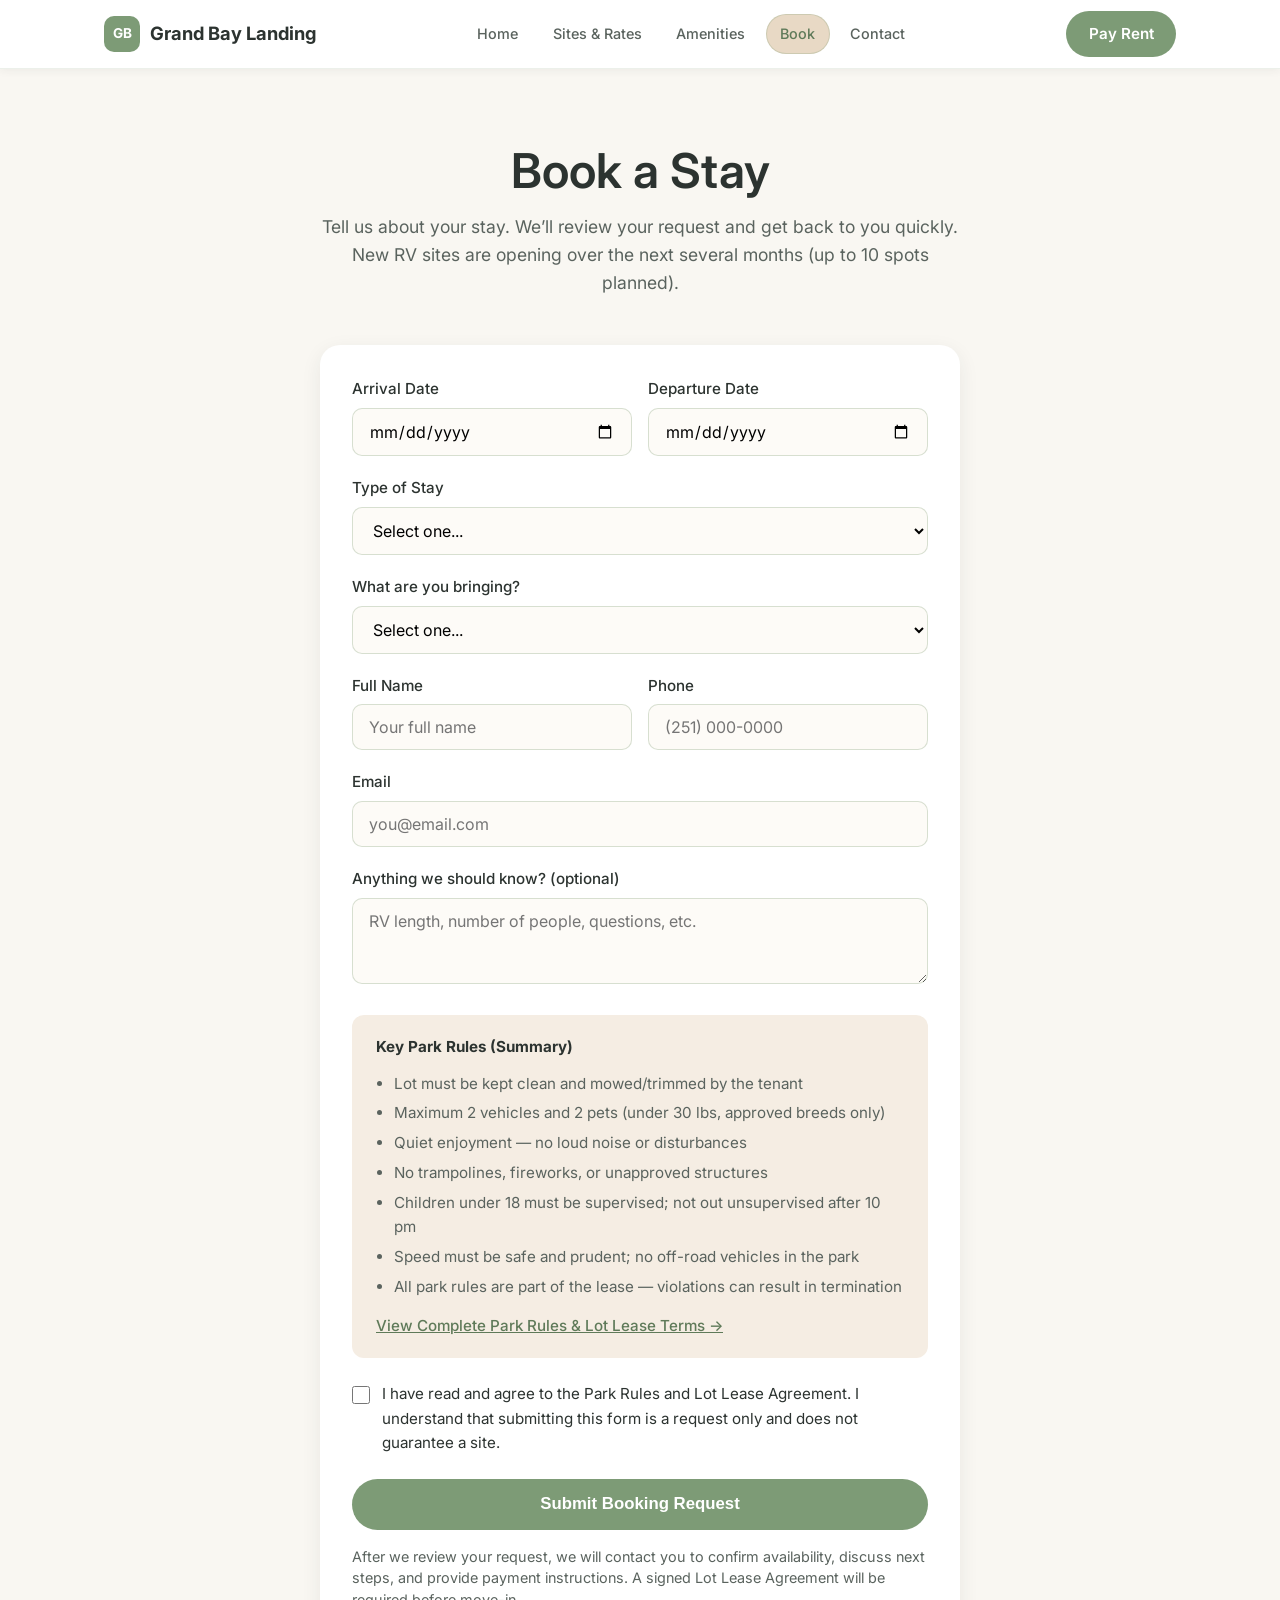
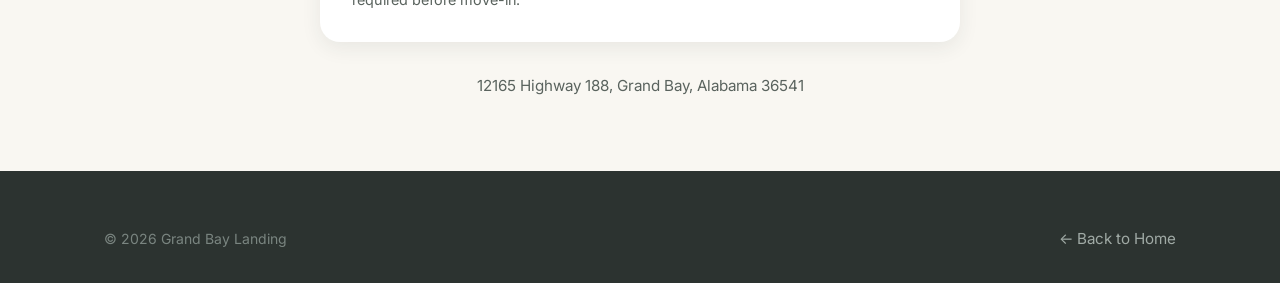
==== gbl-rvs-listings/book.html @ 5a5ab03f "Add files via upload" ====
<!DOCTYPE html>
<html lang="en">
<head>
  <meta charset="UTF-8">
  <meta name="viewport" content="width=device-width, initial-scale=1.0">
  <title>Book a Stay | Grand Bay Landing</title>
  <link href="https://fonts.googleapis.com/css2?family=Inter:wght@400;500;600;700&display=swap" rel="stylesheet">
  <link rel="stylesheet" href="styles.css">
  <style>
    .form-card {
      background: var(--white);
      border-radius: var(--radius-lg);
      padding: 2rem;
      box-shadow: var(--shadow-md);
      max-width: 640px;
      margin: 0 auto;
    }
    .form-group {
      margin-bottom: 1.25rem;
    }
    .form-group label {
      display: block;
      font-weight: 500;
      margin-bottom: 0.4rem;
      color: var(--charcoal);
      font-size: 0.95rem;
    }
    .form-group input,
    .form-group select,
    .form-group textarea {
      width: 100%;
      padding: 0.75rem 1rem;
      border: 1px solid rgba(125, 155, 118, 0.3);
      border-radius: 10px;
      font-size: 1rem;
      font-family: inherit;
      background: var(--cream);
      transition: var(--transition);
    }
    .form-group input:focus,
    .form-group select:focus,
    .form-group textarea:focus {
      outline: none;
      border-color: var(--sage);
      box-shadow: 0 0 0 3px rgba(125, 155, 118, 0.15);
    }
    .form-row {
      display: grid;
      grid-template-columns: 1fr 1fr;
      gap: 1rem;
    }
    @media (max-width: 600px) {
      .form-row { grid-template-columns: 1fr; }
    }
    .rules-summary {
      background: var(--sand-light);
      border-radius: 12px;
      padding: 1.25rem 1.5rem;
      margin: 1.5rem 0;
      font-size: 0.95rem;
    }
    .rules-summary ul {
      margin: 0.75rem 0 0 1.1rem;
      list-style: disc;
      color: var(--text-muted);
    }
    .rules-summary li {
      margin-bottom: 0.35rem;
    }
    .agree-box {
      display: flex;
      gap: 0.75rem;
      align-items: flex-start;
      margin: 1.5rem 0;
      font-size: 0.95rem;
    }
    .agree-box input {
      margin-top: 0.25rem;
      width: 18px;
      height: 18px;
      flex-shrink: 0;
    }
    .note {
      font-size: 0.9rem;
      color: var(--text-muted);
      margin-top: 1rem;
      line-height: 1.5;
    }
  </style>
</head>
<body>
  <header class="header">
    <div class="container header-inner">
      <a href="index.html" class="logo"><div class="logo-mark">GB</div>Grand Bay Landing</a>
      <nav class="nav">
        <a href="index.html">Home</a>
        <a href="sites.html">Sites & Rates</a>
        <a href="amenities.html">Amenities</a>
        <a href="book.html" class="active">Book</a>
        <a href="contact.html">Contact</a>
      </nav>

      <div class="header-cta">
        <a href="https://tenants.propertymanagercloud.com/home/login?ReturnUrl=%2f" class="btn btn-primary" target="_blank" rel="noopener">Pay Rent</a>
      </div>
      <button class="menu-toggle" aria-label="Open menu">☰</button>
    </div>
  </header>

  <section class="section">
    <div class="container">
      <div class="section-header">
        <h1>Book a Stay</h1>
        <p>Tell us about your stay. We’ll review your request and get back to you quickly. New RV sites are opening over the next several months (up to 10 spots planned).</p>
      </div>

      <div class="form-card">
        <div id="form-success" style="display:none; text-align:center; padding:2rem 1rem;">
          <h3 style="color:var(--sage-dark); margin-bottom:0.75rem;">Thank you!</h3>
          <p style="color:var(--text-muted); margin-bottom:0.75rem;">Your booking request has been received. We will contact you soon to confirm availability and next steps.</p>
          <p style="color:var(--text-muted); margin-bottom:1.5rem; font-size:0.95rem;">If you do not receive a confirmation email within a few minutes, please check your spam or junk folder.</p>
          <button type="button" class="btn btn-primary" onclick="document.getElementById('form-success').style.display='none'; document.getElementById('booking-form').style.display='block';">Submit another request</button>
        </div>
        <form id="booking-form" action="/book.html" name="booking" netlify method="POST">
          
          <div class="form-row">
            <div class="form-group">
              <label for="arrival">Arrival Date</label>
              <input type="date" id="arrival" name="arrival" required>
            </div>
            <div class="form-group">
              <label for="departure">Departure Date</label>
              <input type="date" id="departure" name="departure" required>
            </div>
          </div>

          <div class="form-group">
            <label for="stay-type">Type of Stay</label>
            <select id="stay-type" name="stay-type" required>
              <option value="">Select one...</option>
              <option value="nightly">Nightly</option>
              <option value="weekly">Weekly</option>
              <option value="monthly">Monthly / Long-term</option>
              <option value="lease-to-own">Lease-to-Own Camper</option>
            </select>
          </div>

          <div class="form-group">
            <label for="rv-type">What are you bringing?</label>
            <select id="rv-type" name="rv-type" required>
              <option value="">Select one...</option>
              <option value="own-rv">My own RV / Camper</option>
              <option value="lease-to-own">Interested in Lease-to-Own</option>
              <option value="unsure">Not sure yet</option>
            </select>
          </div>

          <div class="form-row">
            <div class="form-group">
              <label for="name">Full Name</label>
              <input type="text" id="name" name="name" required placeholder="Your full name">
            </div>
            <div class="form-group">
              <label for="phone">Phone</label>
              <input type="tel" id="phone" name="phone" required placeholder="(251) 000-0000">
            </div>
          </div>

          <div class="form-group">
            <label for="email">Email</label>
            <input type="email" id="email" name="email" required placeholder="you@email.com">
          </div>

          <div class="form-group">
            <label for="message">Anything we should know? (optional)</label>
            <textarea id="message" name="message" rows="3" placeholder="RV length, number of people, questions, etc."></textarea>
          </div>

          <!-- Rules Summary -->
          <div class="rules-summary">
            <strong style="color:var(--charcoal);">Key Park Rules (Summary)</strong>
            <ul>
              <li>Lot must be kept clean and mowed/trimmed by the tenant</li>
              <li>Maximum 2 vehicles and 2 pets (under 30 lbs, approved breeds only)</li>
              <li>Quiet enjoyment — no loud noise or disturbances</li>
              <li>No trampolines, fireworks, or unapproved structures</li>
              <li>Children under 18 must be supervised; not out unsupervised after 10 pm</li>
              <li>Speed must be safe and prudent; no off-road vehicles in the park</li>
              <li>All park rules are part of the lease — violations can result in termination</li>
            </ul>
            <p style="margin-top:0.9rem; margin-bottom:0;">
              <a href="rules.html" style="color:var(--sage-dark); font-weight:500; text-decoration:underline;">View Complete Park Rules & Lot Lease Terms →</a>
            </p>
          </div>

          <div class="agree-box">
            <input type="checkbox" id="agree" name="agree" required>
            <label for="agree">I have read and agree to the Park Rules and Lot Lease Agreement. I understand that submitting this form is a request only and does not guarantee a site.</label>
          </div>

          <button type="submit" class="btn btn-primary btn-lg" style="width:100%;">Submit Booking Request</button>

          <p class="note">
            After we review your request, we will contact you to confirm availability, discuss next steps, and provide payment instructions. A signed Lot Lease Agreement will be required before move-in.
          </p>
        </form>
      </div>

      <p style="text-align:center; margin-top:2rem; color:var(--text-muted); font-size:0.95rem;">
        12165 Highway 188, Grand Bay, Alabama 36541
      </p>
    </div>
  </section>

  <footer class="footer">
    <div class="container">
      <div class="footer-bottom" style="border:none; padding-top:0;">
        <span>© 2026 Grand Bay Landing</span>
        <a href="index.html" style="color:#a0aaa5;">← Back to Home</a>
      </div>
    </div>
  </footer>
  <script src="script.js"></script>
  <script>
    const bookingForm = document.getElementById('booking-form');
    if (bookingForm) {
      bookingForm.addEventListener('submit', async function(e) {
        e.preventDefault();
        const form = e.target;
        const data = new FormData(form);
        try {
          const response = await fetch(form.action, {
            method: form.method,
            body: data,
            headers: { 'Accept': 'application/json' }
          });
          if (response.ok) {
            form.reset();
            form.style.display = 'none';
            document.getElementById('form-success').style.display = 'block';
          } else {
            alert('Something went wrong. Please try again or email us directly.');
          }
        } catch (err) {
          alert('Something went wrong. Please try again or email us directly.');
        }
      });
    }
  </script>

  <script>
    document.getElementById('email')?.addEventListener('input', function() {
      document.getElementById('replyto').value = this.value;
    });
  </script>
</body>
</html>
---- gbl-rvs-listings/styles.css ----
/* Grand Bay Landing - Coastal Calm Design System */
:root {
  --sage: #7D9B76;
  --sage-dark: #5F7A59;
  --sage-light: #A8C1A3;
  --sand: #E8D9C5;
  --sand-light: #F5EDE3;
  --blue-gray: #8FA3B0;
  --blue-gray-light: #B8C5CE;
  --off-white: #F9F7F2;
  --cream: #FDFBF7;
  --charcoal: #2C3330;
  --text-muted: #5A635E;
  --white: #FFFFFF;
  --shadow-sm: 0 2px 8px rgba(44, 51, 48, 0.06);
  --shadow-md: 0 6px 20px rgba(44, 51, 48, 0.08);
  --shadow-lg: 0 12px 40px rgba(44, 51, 48, 0.10);
  --radius: 12px;
  --radius-lg: 20px;
  --transition: all 0.25s ease;
}

*, *::before, *::after {
  box-sizing: border-box;
  margin: 0;
  padding: 0;
}

html {
  scroll-behavior: smooth;
}

body {
  font-family: 'Inter', system-ui, -apple-system, BlinkMacSystemFont, 'Segoe UI', Roboto, sans-serif;
  background-color: var(--off-white);
  color: var(--charcoal);
  line-height: 1.6;
  font-size: 16px;
  -webkit-font-smoothing: antialiased;
}

img {
  max-width: 100%;
  height: auto;
  display: block;
}

a {
  color: inherit;
  text-decoration: none;
}

ul {
  list-style: none;
}

h1, h2, h3, h4 {
  font-weight: 600;
  line-height: 1.25;
  color: var(--charcoal);
}

h1 { font-size: clamp(2rem, 5vw, 3rem); }
h2 { font-size: clamp(1.6rem, 4vw, 2.25rem); }
h3 { font-size: 1.35rem; }

p {
  color: var(--text-muted);
}

.container {
  width: 100%;
  max-width: 1120px;
  margin: 0 auto;
  padding: 0 1.5rem;
}

.section {
  padding: 4.5rem 0;
}

.section-header {
  text-align: center;
  max-width: 640px;
  margin: 0 auto 3rem;
}

.section-header p {
  margin-top: 0.75rem;
  font-size: 1.1rem;
}

/* Header */
.header {
  background: var(--white);
  border-bottom: 1px solid rgba(125, 155, 118, 0.15);
  position: sticky;
  top: 0;
  z-index: 100;
  box-shadow: var(--shadow-sm);
}

.header-inner {
  display: flex;
  align-items: center;
  justify-content: space-between;
  height: 72px;
}

.logo {
  display: flex;
  align-items: center;
  gap: 0.65rem;
  font-weight: 700;
  font-size: 1.25rem;
  color: var(--sage-dark);
}

.logo-mark {
  width: 36px;
  height: 36px;
  background: linear-gradient(135deg, var(--sage), var(--sage-dark));
  border-radius: 10px;
  display: flex;
  align-items: center;
  justify-content: center;
  color: white;
  font-size: 1.1rem;
  font-weight: 700;
}

.nav {
  display: flex;
  align-items: center;
  gap: 2rem;
}

.nav a {
  font-size: 0.95rem;
  font-weight: 500;
  color: var(--text-muted);
  transition: var(--transition);
}

.nav a:hover,
.nav a.active {
  color: var(--sage-dark);
}

.header-cta {
  display: flex;
  gap: 0.75rem;
}

/* Buttons */
.btn {
  display: inline-flex;
  align-items: center;
  justify-content: center;
  gap: 0.4rem;
  padding: 0.7rem 1.4rem;
  border-radius: 999px;
  font-weight: 600;
  font-size: 0.95rem;
  border: none;
  cursor: pointer;
  transition: var(--transition);
  text-align: center;
}

.btn-primary {
  background: var(--sage);
  color: white;
}

.btn-primary:hover {
  background: var(--sage-dark);
  transform: translateY(-1px);
  box-shadow: var(--shadow-md);
}

.btn-secondary {
  background: transparent;
  color: var(--sage-dark);
  border: 1.5px solid var(--sage);
}

.btn-secondary:hover {
  background: var(--sage);
  color: white;
}

.btn-sand {
  background: var(--sand);
  color: var(--charcoal);
}

.btn-sand:hover {
  background: #dcc9ae;
}

.btn-lg {
  padding: 0.95rem 1.9rem;
  font-size: 1.05rem;
}

.menu-toggle {
  display: none;
  background: none;
  border: none;
  font-size: 1.5rem;
  color: var(--charcoal);
  cursor: pointer;
}

/* Hero */
.hero {
  background: linear-gradient(160deg, var(--cream) 0%, var(--sand-light) 45%, #e8f0e6 100%);
  padding: 5rem 0 4.5rem;
  position: relative;
  overflow: hidden;
}

.hero::before {
  content: '';
  position: absolute;
  top: -80px;
  right: -80px;
  width: 380px;
  height: 380px;
  background: radial-gradient(circle, rgba(125, 155, 118, 0.12) 0%, transparent 70%);
  border-radius: 50%;
}

.hero-grid {
  display: grid;
  grid-template-columns: 1.1fr 0.9fr;
  gap: 3.5rem;
  align-items: center;
}

.hero-content h1 {
  margin-bottom: 1.1rem;
  letter-spacing: -0.02em;
}

.hero-content .lead {
  font-size: 1.2rem;
  color: var(--text-muted);
  margin-bottom: 2rem;
  max-width: 480px;
}

.hero-actions {
  display: flex;
  flex-wrap: wrap;
  gap: 1rem;
  margin-bottom: 2.5rem;
}

.hero-badges {
  display: flex;
  flex-wrap: wrap;
  gap: 1.25rem;
  font-size: 0.9rem;
  color: var(--text-muted);
}

.hero-badges span {
  display: flex;
  align-items: center;
  gap: 0.4rem;
}

.hero-visual {
  background: var(--white);
  border-radius: var(--radius-lg);
  box-shadow: var(--shadow-lg);
  overflow: hidden;
  aspect-ratio: 4/3;
  display: flex;
  align-items: center;
  justify-content: center;
  position: relative;
}

.hero-placeholder {
  width: 100%;
  height: 100%;
  background: linear-gradient(145deg, var(--sage-light), var(--blue-gray-light));
  display: flex;
  flex-direction: column;
  align-items: center;
  justify-content: center;
  color: white;
  text-align: center;
  padding: 2rem;
}

.hero-placeholder svg {
  width: 64px;
  height: 64px;
  margin-bottom: 1rem;
  opacity: 0.9;
}

/* Paths */
.paths {
  background: var(--white);
}

.paths-grid {
  display: grid;
  grid-template-columns: 1fr 1fr;
  gap: 1.75rem;
}

.path-card {
  background: var(--off-white);
  border: 1px solid rgba(125, 155, 118, 0.18);
  border-radius: var(--radius-lg);
  padding: 2.25rem;
  transition: var(--transition);
}

.path-card:hover {
  transform: translateY(-4px);
  box-shadow: var(--shadow-md);
  border-color: var(--sage-light);
}

.path-card h3 {
  margin-bottom: 0.6rem;
  display: flex;
  align-items: center;
  gap: 0.6rem;
}

.path-icon {
  width: 42px;
  height: 42px;
  background: var(--sage);
  color: white;
  border-radius: 12px;
  display: flex;
  align-items: center;
  justify-content: center;
  font-size: 1.2rem;
}

.path-card p {
  margin-bottom: 1.5rem;
  font-size: 1.02rem;
}

/* Features */
.features-grid {
  display: grid;
  grid-template-columns: repeat(4, 1fr);
  gap: 1.5rem;
}

.feature-card {
  background: var(--white);
  border-radius: var(--radius);
  padding: 1.75rem 1.4rem;
  text-align: center;
  box-shadow: var(--shadow-sm);
  transition: var(--transition);
}

.feature-card:hover {
  box-shadow: var(--shadow-md);
}

.feature-icon {
  width: 52px;
  height: 52px;
  background: var(--sand-light);
  color: var(--sage-dark);
  border-radius: 14px;
  display: flex;
  align-items: center;
  justify-content: center;
  margin: 0 auto 1rem;
  font-size: 1.4rem;
}

.feature-card h4 {
  margin-bottom: 0.35rem;
  font-size: 1.05rem;
}

.feature-card p {
  font-size: 0.9rem;
}

/* Coming Soon */
.coming-soon {
  background: linear-gradient(90deg, var(--sage-dark), var(--sage));
  color: white;
  padding: 2.5rem 0;
  text-align: center;
}

.coming-soon h2 {
  color: white;
  margin-bottom: 0.5rem;
}

.coming-soon p {
  color: rgba(255,255,255,0.9);
  max-width: 560px;
  margin: 0 auto 1.25rem;
}

/* CTA */
.cta-section {
  background: var(--sand-light);
  text-align: center;
}

.cta-section h2 {
  margin-bottom: 0.75rem;
}

.cta-section p {
  margin-bottom: 1.75rem;
  font-size: 1.1rem;
}

.cta-actions {
  display: flex;
  justify-content: center;
  flex-wrap: wrap;
  gap: 1rem;
}

/* Footer */
.footer {
  background: var(--charcoal);
  color: #c8d0cb;
  padding: 3.5rem 0 2rem;
}

.footer-grid {
  display: grid;
  grid-template-columns: 1.4fr 1fr 1fr 1fr;
  gap: 2.5rem;
  margin-bottom: 2.5rem;
}

.footer-brand .logo {
  color: white;
  margin-bottom: 1rem;
}

.footer-brand p {
  color: #a0aaa5;
  font-size: 0.95rem;
  max-width: 280px;
}

.footer h4 {
  color: white;
  font-size: 0.95rem;
  margin-bottom: 1rem;
  text-transform: uppercase;
  letter-spacing: 0.04em;
}

.footer ul li {
  margin-bottom: 0.5rem;
}

.footer a {
  color: #a0aaa5;
  font-size: 0.95rem;
  transition: var(--transition);
}

.footer a:hover {
  color: var(--sage-light);
}

.footer-bottom {
  border-top: 1px solid rgba(255,255,255,0.08);
  padding-top: 1.5rem;
  display: flex;
  justify-content: space-between;
  align-items: center;
  font-size: 0.875rem;
  color: #7a8580;
}

/* Responsive */
@media (max-width: 900px) {
  .hero-grid {
    grid-template-columns: 1fr;
    gap: 2.5rem;
  }
  .hero-visual {
    max-width: 480px;
    margin: 0 auto;
  }
  .paths-grid {
    grid-template-columns: 1fr;
  }
  .features-grid {
    grid-template-columns: repeat(2, 1fr);
  }
  .footer-grid {
    grid-template-columns: 1fr 1fr;
  }
}

@media (max-width: 640px) {
  .nav {
    display: none;
  }
  .menu-toggle {
    display: block;
  }
  .header-cta .btn-secondary {
    display: none;
  }
  .features-grid {
    grid-template-columns: 1fr;
  }
  .footer-grid {
    grid-template-columns: 1fr;
    gap: 2rem;
  }
  .footer-bottom {
    flex-direction: column;
    gap: 0.75rem;
    text-align: center;
  }
  .hero {
    padding: 3.5rem 0 3rem;
  }
}

/* Mobile Menu */
.nav-open {
  display: flex !important;
  flex-direction: column;
  position: absolute;
  top: 72px;
  left: 0;
  right: 0;
  background: var(--white);
  padding: 1.5rem;
  gap: 1.25rem;
  box-shadow: var(--shadow-md);
  border-bottom: 1px solid rgba(125, 155, 118, 0.15);
  z-index: 99;
}

.nav-open a {
  font-size: 1.1rem;
  padding: 0.5rem 0;
}

@media (max-width: 640px) {
  .header {
    position: relative;
  }
}




/* ===== Header & Navigation ===== */
.header {
  background: var(--white);
  border-bottom: 1px solid rgba(125, 155, 118, 0.15);
  position: sticky;
  top: 0;
  z-index: 100;
  box-shadow: var(--shadow-sm);
}

.header-inner {
  display: flex;
  align-items: center;
  justify-content: space-between;
  height: 68px;
  gap: 1rem;
}

.logo {
  display: flex;
  align-items: center;
  gap: 0.6rem;
  font-weight: 700;
  font-size: 1.15rem;
  color: var(--charcoal);
  flex-shrink: 0;
}

.logo-mark {
  width: 36px;
  height: 36px;
  background: var(--sage);
  color: white;
  border-radius: 10px;
  display: flex;
  align-items: center;
  justify-content: center;
  font-size: 0.85rem;
  font-weight: 700;
}

/* Desktop nav */
.nav {
  display: flex;
  align-items: center;
  gap: 0.35rem;
}

.nav a {
  font-size: 0.9rem;
  font-weight: 500;
  color: var(--text-muted);
  padding: 0.45rem 0.85rem;
  border-radius: 999px;
  border: 1px solid transparent;
  transition: var(--transition);
  white-space: nowrap;
}

.nav a:hover {
  color: var(--sage-dark);
  background: var(--sand-light);
}

.nav a.active {
  color: var(--sage-dark);
  background: var(--sand);
  border-color: rgba(125, 155, 118, 0.25);
}

.header-cta {
  display: flex;
  align-items: center;
  gap: 0.5rem;
  flex-shrink: 0;
}

.menu-toggle {
  display: none;
  background: none;
  border: none;
  font-size: 1.5rem;
  color: var(--charcoal);
  cursor: pointer;
  padding: 0.35rem;
  line-height: 1;
}

/* ===== Mobile styles ===== */
@media (max-width: 768px) {
  .nav {
    display: none;
  }

  .menu-toggle {
    display: block;
  }

  .header-cta {
    margin-left: auto;
    margin-right: 0.5rem;
  }

  /* When menu is open */
  .nav.nav-open {
    display: flex;
    flex-direction: column;
    position: absolute;
    top: 68px;
    left: 0;
    right: 0;
    background: var(--white);
    padding: 1rem 1.25rem 1.5rem;
    gap: 0.25rem;
    box-shadow: var(--shadow-md);
    border-bottom: 1px solid rgba(125, 155, 118, 0.15);
    z-index: 99;
  }

  .nav.nav-open a {
    font-size: 1.05rem;
    padding: 0.85rem 1rem;
    border-radius: 10px;
    width: 100%;
  }
}
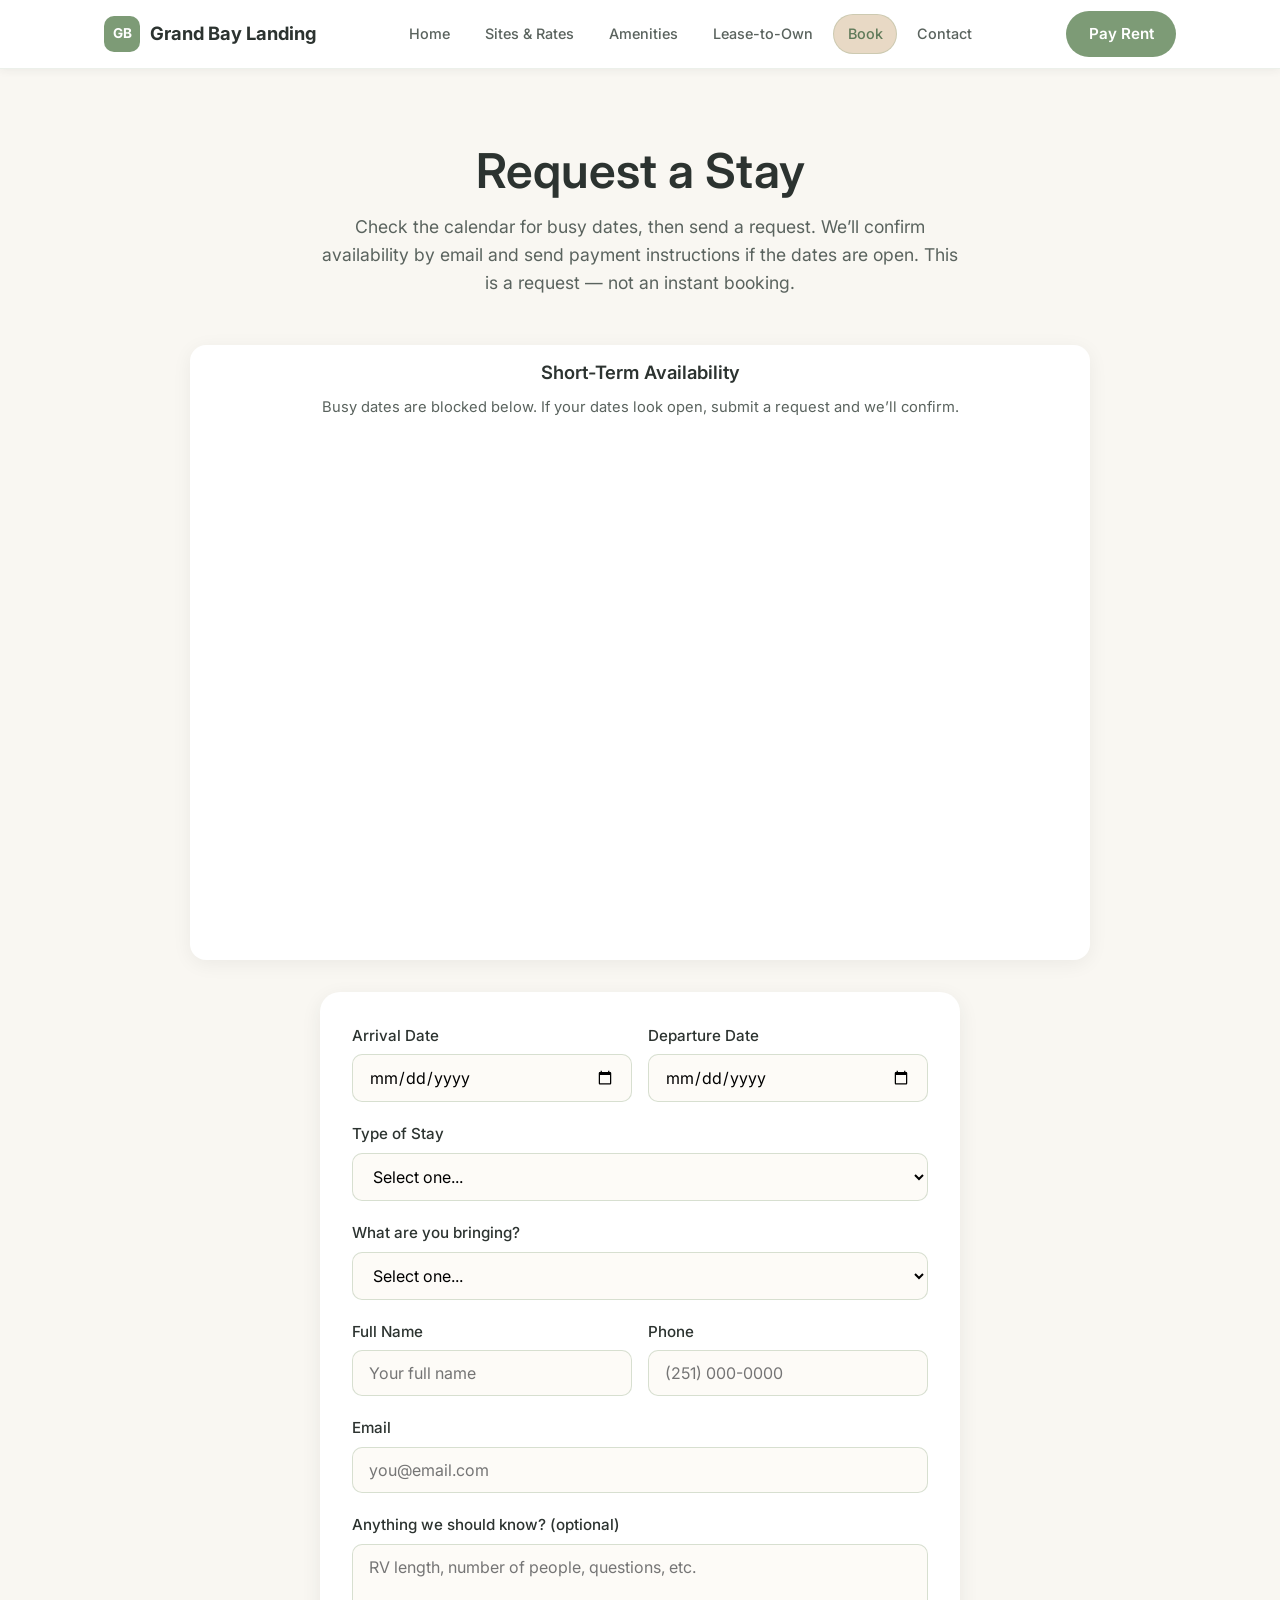
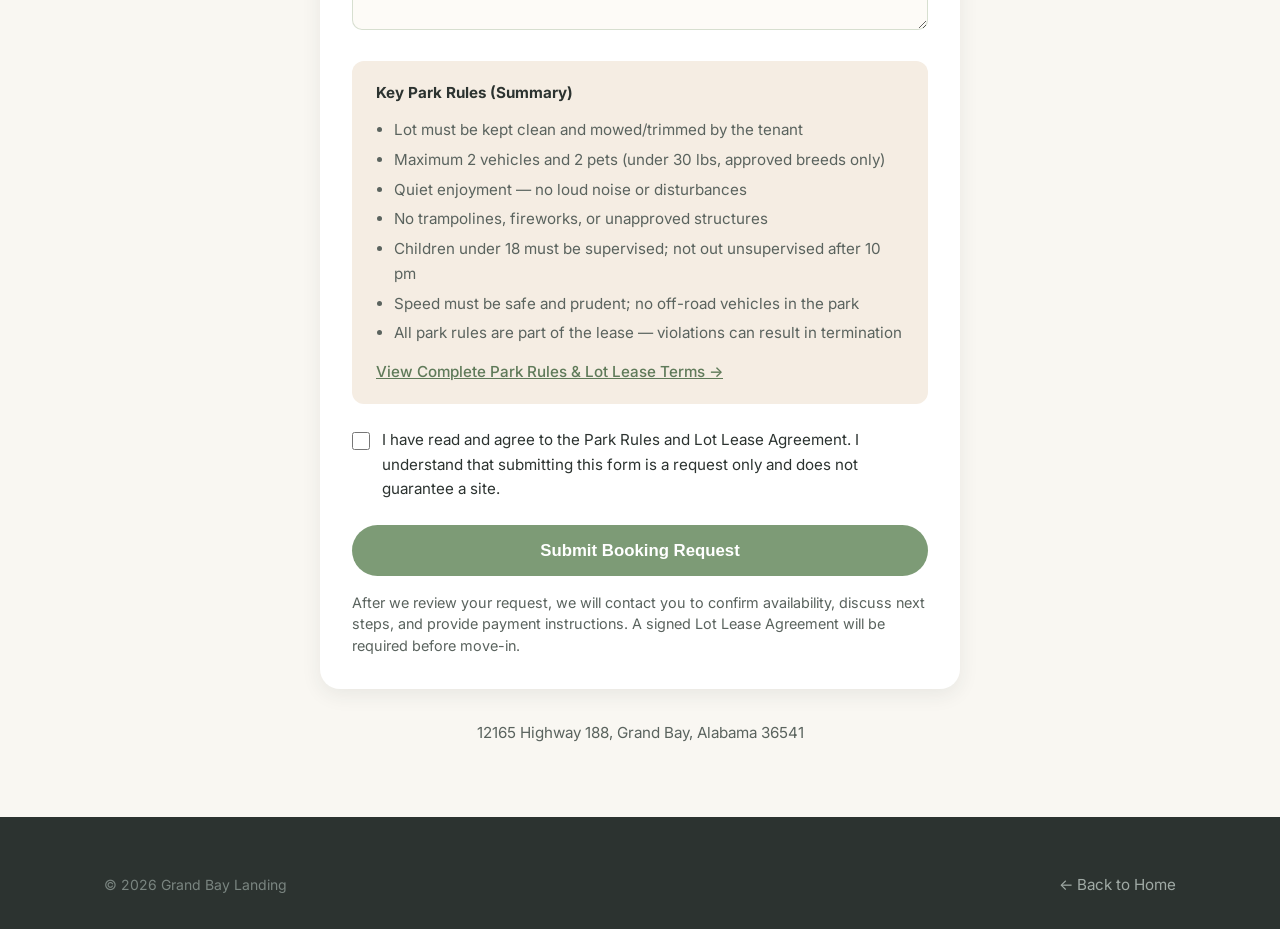
==== commit da319b13: "Add files via upload" ====
--- a/gbl-rvs-listings/book.html
+++ b/gbl-rvs-listings/book.html
@@ -96,6 +96,7 @@
         <a href="index.html">Home</a>
         <a href="sites.html">Sites & Rates</a>
         <a href="amenities.html">Amenities</a>
+        <a href="rvs.html">Lease-to-Own</a>
         <a href="book.html" class="active">Book</a>
         <a href="contact.html">Contact</a>
       </nav>
@@ -110,8 +111,16 @@
   <section class="section">
     <div class="container">
       <div class="section-header">
-        <h1>Book a Stay</h1>
-        <p>Tell us about your stay. We’ll review your request and get back to you quickly. New RV sites are opening over the next several months (up to 10 spots planned).</p>
+        <h1>Request a Stay</h1>
+        <p>Check the calendar for busy dates, then send a request. We’ll confirm availability by email and send payment instructions if the dates are open. This is a request — not an instant booking.</p>
+      </div>
+
+      <div class="calendar-wrap" style="max-width:900px;margin:0 auto 2rem;background:#fff;border-radius:16px;padding:1rem;box-shadow:0 4px 20px rgba(0,0,0,0.06);">
+        <h2 style="font-size:1.15rem;margin:0 0 0.75rem;text-align:center;">Short-Term Availability</h2>
+        <p style="text-align:center;color:var(--text-muted);font-size:0.92rem;margin:0 0 1rem;">Busy dates are blocked below. If your dates look open, submit a request and we’ll confirm.</p>
+        <div style="overflow:auto;-webkit-overflow-scrolling:touch;">
+          <iframe src="https://calendar.google.com/calendar/embed?src=c_06d75ab07a75242da12ebfbc3df880751e3aca9501e75c2309893764db3ca737%40group.calendar.google.com&ctz=America%2FChicago" style="border:0;min-width:280px;" width="100%" height="500" frameborder="0" scrolling="no" title="Short-term site availability"></iframe>
+        </div>
       </div>
 
       <div class="form-card">
